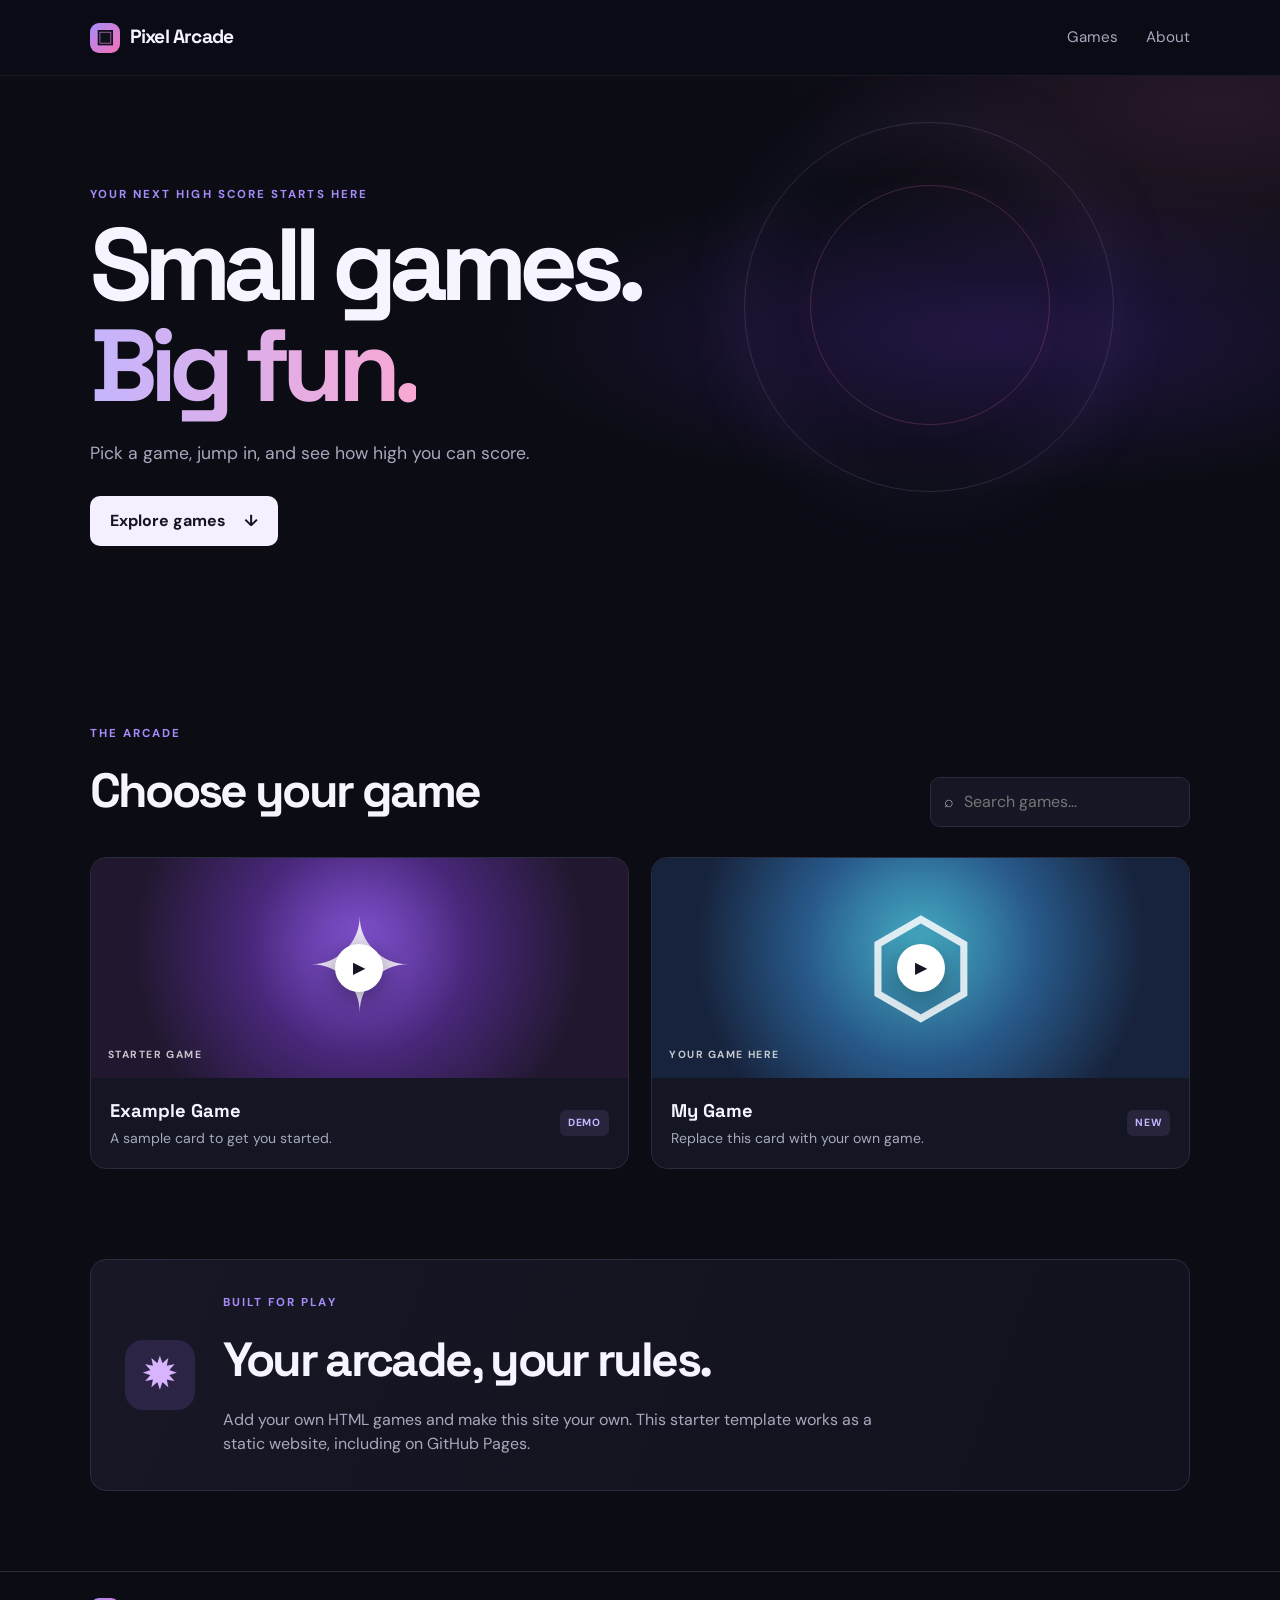
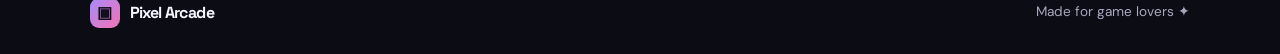
==== index.html @ 3e8f2f54 "Add files via upload" ====
<!DOCTYPE html>
<html lang="en">
<head>
  <meta charset="UTF-8">
  <meta name="viewport" content="width=device-width, initial-scale=1.0">
  <meta name="description" content="A home for fun browser games.">
  <title>Pixel Arcade</title>
  <link rel="stylesheet" href="styles.css">
</head>
<body>
  <header class="site-header">
    <a class="brand" href="index.html"><span class="brand-icon">▣</span> Pixel Arcade</a>
    <nav aria-label="Main navigation">
      <a href="#games">Games</a>
      <a href="#about">About</a>
    </nav>
  </header>

  <main>
    <section class="hero">
      <p class="eyebrow">YOUR NEXT HIGH SCORE STARTS HERE</p>
      <h1>Small games.<br><span>Big fun.</span></h1>
      <p class="hero-copy">Pick a game, jump in, and see how high you can score.</p>
      <a class="primary-button" href="#games">Explore games <span aria-hidden="true">↓</span></a>
      <div class="hero-orbit orbit-one"></div>
      <div class="hero-orbit orbit-two"></div>
    </section>

    <section class="games-section" id="games">
      <div class="section-heading">
        <div>
          <p class="eyebrow">THE ARCADE</p>
          <h2>Choose your game</h2>
        </div>
        <label class="search-wrap">
          <span class="sr-only">Search games</span>
          <span aria-hidden="true">⌕</span>
          <input id="game-search" type="search" placeholder="Search games..." autocomplete="off">
        </label>
      </div>

      <!-- Add more game cards by copying one .game-card article.
           Set its data-search value, title, description, and link. -->
      <div class="game-grid" id="game-grid">
        <article class="game-card" data-search="example starter demo">
          <a class="game-art art-purple" href="games/example-game/index.html" aria-label="Play Example Game">
            <span class="art-symbol" aria-hidden="true">✦</span>
            <span class="play-bubble" aria-hidden="true">▶</span>
            <span class="art-label">STARTER GAME</span>
          </a>
          <div class="card-info">
            <div><h3>Example Game</h3><p>A sample card to get you started.</p></div>
            <span class="game-tag">DEMO</span>
          </div>
        </article>

        <article class="game-card" data-search="your new game">
          <a class="game-art art-blue" href="games/my-game/index.html" aria-label="Play My Game">
            <span class="art-symbol" aria-hidden="true">⬡</span>
            <span class="play-bubble" aria-hidden="true">▶</span>
            <span class="art-label">YOUR GAME HERE</span>
          </a>
          <div class="card-info">
            <div><h3>My Game</h3><p>Replace this card with your own game.</p></div>
            <span class="game-tag">NEW</span>
          </div>
        </article>
      </div>
      <p class="no-results" id="no-results" hidden>No games match that search. Try another name.</p>
    </section>

    <section class="about-section" id="about">
      <div class="about-mark" aria-hidden="true">✹</div>
      <div><p class="eyebrow">BUILT FOR PLAY</p><h2>Your arcade, your rules.</h2>
      <p>Add your own HTML games and make this site your own. This starter template works as a static website, including on GitHub Pages.</p></div>
    </section>
  </main>

  <footer><a class="brand" href="index.html"><span class="brand-icon">▣</span> Pixel Arcade</a><span>Made for game lovers ✦</span></footer>
  <script src="script.js"></script>
</body>
</html>
---- styles.css ----
@import url('https://fonts.googleapis.com/css2?family=DM+Sans:wght@400;500;600;700&family=Space+Grotesk:wght@400;500;600;700&display=swap');

:root{--bg:#0b0c14;--panel:#141624;--text:#f6f5ff;--muted:#a7a8bd;--purple:#a78bfa;--pink:#f472b6;--line:#292b3e}
*{box-sizing:border-box}
html{scroll-behavior:smooth}
body{margin:0;background:var(--bg);color:var(--text);font-family:'DM Sans',sans-serif;line-height:1.5}
a{color:inherit;text-decoration:none}
.site-header{height:76px;display:flex;align-items:center;justify-content:space-between;padding:0 7%;border-bottom:1px solid rgba(255,255,255,.07);background:rgba(11,12,20,.9)}
.brand{display:inline-flex;align-items:center;gap:10px;font-family:'Space Grotesk',sans-serif;font-weight:700;font-size:1.2rem;letter-spacing:-.04em}
.brand-icon{display:grid;place-items:center;width:30px;height:30px;background:linear-gradient(135deg,var(--purple),var(--pink));border-radius:9px;color:#10101b}
nav{display:flex;gap:28px;color:var(--muted);font-size:.95rem}nav a:hover{color:white}
.hero{position:relative;overflow:hidden;padding:110px 7% 105px;background:radial-gradient(ellipse at 78% 45%,rgba(124,58,237,.22),transparent 35%),radial-gradient(ellipse at 95% 5%,rgba(244,114,182,.12),transparent 25%)}
.eyebrow{margin:0 0 12px;color:var(--purple);font-size:.72rem;font-weight:700;letter-spacing:.18em}
h1,h2,h3,p{margin-top:0}h1{position:relative;z-index:1;font-family:'Space Grotesk',sans-serif;font-size:clamp(3.4rem,8vw,6.8rem);line-height:.98;letter-spacing:-.075em;margin-bottom:24px}
h1 span{background:linear-gradient(90deg,#c4b5fd,#f9a8d4);color:transparent;background-clip:text}
.hero-copy{position:relative;z-index:1;color:var(--muted);font-size:1.1rem;max-width:440px;margin-bottom:30px}
.primary-button{position:relative;z-index:1;display:inline-flex;align-items:center;gap:18px;padding:13px 20px;border-radius:10px;background:#f4f0ff;color:#171323;font-weight:700;transition:transform .2s}
.primary-button:hover{transform:translateY(-3px)}
.hero-orbit{position:absolute;border:1px solid rgba(196,181,253,.17);border-radius:50%;pointer-events:none}
.orbit-one{width:370px;height:370px;right:13%;top:8%;box-shadow:0 0 80px rgba(167,139,250,.08),inset 0 0 70px rgba(167,139,250,.06)}
.orbit-two{width:240px;height:240px;right:18%;top:19%;border-color:rgba(244,114,182,.22)}
.games-section{padding:74px 7% 90px}
.section-heading{display:flex;align-items:end;justify-content:space-between;gap:24px;margin-bottom:30px}
h2{font-family:'Space Grotesk',sans-serif;font-size:clamp(2rem,4vw,3rem);letter-spacing:-.055em;margin-bottom:0}
.search-wrap{display:flex;align-items:center;gap:10px;background:#151725;border:1px solid var(--line);padding:0 13px;border-radius:10px;color:var(--muted);min-width:min(260px,100%)}
.search-wrap input{width:100%;padding:12px 0;background:transparent;border:0;outline:0;color:white;font:inherit}
.search-wrap:focus-within{border-color:var(--purple)}
.game-grid{display:grid;grid-template-columns:repeat(2,minmax(0,1fr));gap:22px}
.game-card{min-width:0;background:var(--panel);border:1px solid var(--line);border-radius:16px;overflow:hidden;transition:transform .2s,border-color .2s}
.game-card:hover{transform:translateY(-4px);border-color:#565071}
.game-art{position:relative;display:flex;align-items:center;justify-content:center;min-height:220px;overflow:hidden}
.art-purple{background:radial-gradient(circle at 50% 40%,#8856db 0,#482779 37%,#21182f 75%)}
.art-blue{background:radial-gradient(circle at 50% 40%,#48b4cc 0,#285a8b 38%,#17233c 75%)}
.art-symbol{font-size:8rem;line-height:1;color:rgba(255,255,255,.83);text-shadow:0 8px 50px rgba(0,0,0,.25);transition:transform .25s}
.game-card:hover .art-symbol{transform:scale(1.1) rotate(-7deg)}
.play-bubble{position:absolute;display:grid;place-items:center;width:48px;height:48px;border-radius:50%;background:#fff;color:#171323;box-shadow:0 5px 25px #0005}
.art-label{position:absolute;bottom:15px;left:17px;font-size:.65rem;font-weight:700;letter-spacing:.15em;color:#ffffffbd}
.card-info{display:flex;align-items:center;justify-content:space-between;gap:14px;padding:19px}
.card-info h3{font-family:'Space Grotesk',sans-serif;margin:0 0 4px;font-size:1.15rem}
.card-info p{margin:0;color:var(--muted);font-size:.88rem}
.game-tag{flex-shrink:0;padding:5px 8px;border-radius:6px;background:#27243b;color:#c4b5fd;font-size:.65rem;font-weight:700;letter-spacing:.08em}
.no-results{color:var(--muted);padding:25px 0}
.about-section{display:flex;align-items:center;gap:28px;margin:0 7% 80px;padding:34px;border:1px solid var(--line);border-radius:16px;background:linear-gradient(110deg,#171725,#11121d)}
.about-mark{flex-shrink:0;display:grid;place-items:center;width:70px;height:70px;border-radius:18px;background:#2c2445;color:#d8b4fe;font-size:2.8rem}
.about-section p:last-child{max-width:650px;color:var(--muted);margin:12px 0 0}
footer{display:flex;justify-content:space-between;align-items:center;padding:26px 7%;border-top:1px solid var(--line);color:var(--muted);font-size:.85rem}
footer .brand{color:var(--text);font-size:1rem}
.sr-only{position:absolute;width:1px;height:1px;padding:0;margin:-1px;overflow:hidden;clip:rect(0,0,0,0);white-space:nowrap;border:0}
@media(max-width:650px){.site-header{height:66px;padding:0 5%}nav{gap:16px}.hero{padding:82px 6%}.hero-orbit{right:-170px;opacity:.6}.games-section{padding:55px 6% 65px}.section-heading{align-items:stretch;flex-direction:column}.search-wrap{min-width:0}.game-grid{grid-template-columns:1fr}.game-art{min-height:190px}.about-section{margin:0 6% 55px;padding:24px;align-items:flex-start;flex-direction:column}footer{padding:24px 6%;gap:14px;flex-wrap:wrap}}
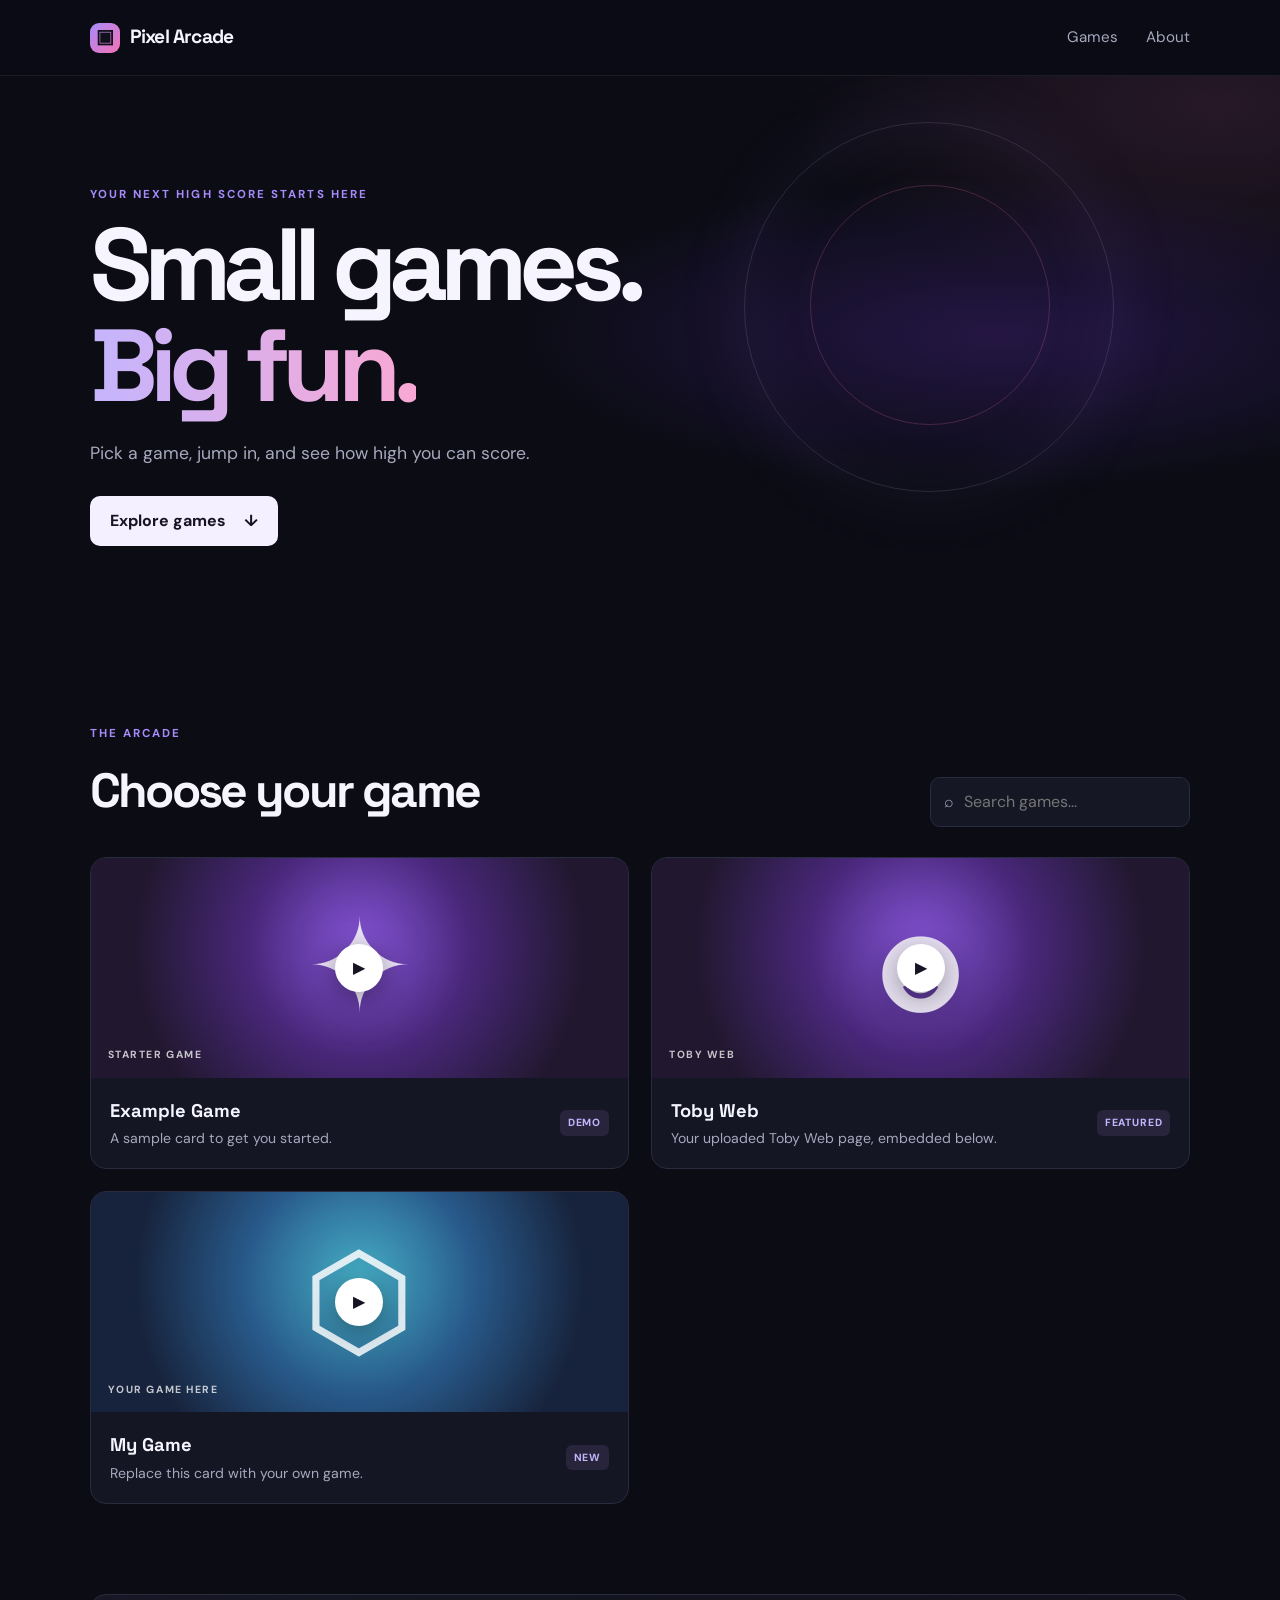
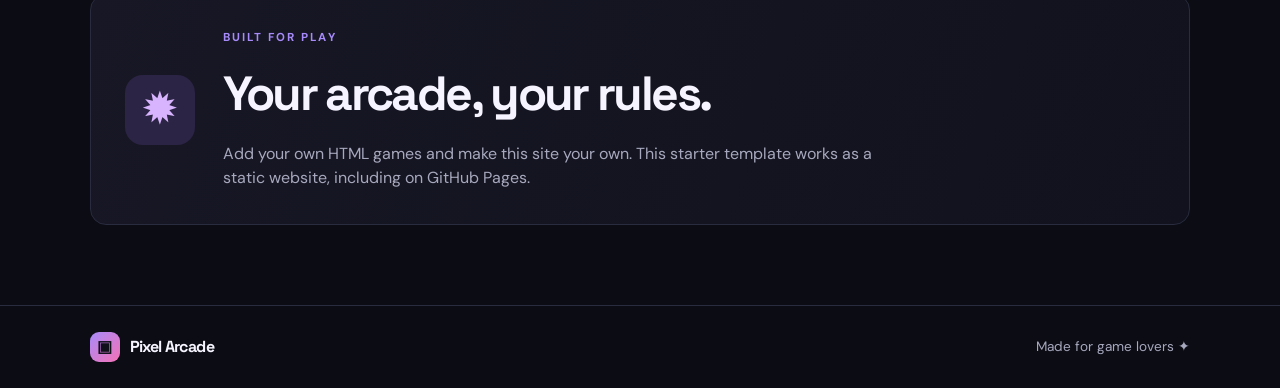
==== commit 6c13ec8e: "Add files via upload" ====
--- a/index.html
+++ b/index.html
@@ -54,6 +54,22 @@
           </div>
         </article>
 
+        <article class="game-card" data-search="toby web undertale deltarune">
+          <a class="game-art art-purple"
+             href="#game-player"
+             data-game-url="games/toby-web/index.html"
+             data-game-title="Toby Web"
+             aria-label="Play Toby Web">
+            <span class="art-symbol" aria-hidden="true">☻</span>
+            <span class="play-bubble" aria-hidden="true">▶</span>
+            <span class="art-label">TOBY WEB</span>
+          </a>
+          <div class="card-info">
+            <div><h3>Toby Web</h3><p>Your uploaded Toby Web page, embedded below.</p></div>
+            <span class="game-tag">FEATURED</span>
+          </div>
+        </article>
+
         <article class="game-card" data-search="your new game">
           <a class="game-art art-blue" href="games/my-game/index.html" aria-label="Play My Game">
             <span class="art-symbol" aria-hidden="true">⬡</span>
@@ -66,6 +82,20 @@
           </div>
         </article>
       </div>
+      <section class="game-player" id="game-player" hidden>
+        <div class="player-heading">
+          <div>
+            <p class="eyebrow">NOW PLAYING</p>
+            <h2 id="player-title">Choose a game</h2>
+          </div>
+          <button id="close-game" class="close-game" type="button">✕ Close game</button>
+        </div>
+        <div class="game-screen">
+          <iframe id="game-frame" title="Browser game" src="about:blank"
+            allow="fullscreen; autoplay" allowfullscreen loading="lazy"></iframe>
+        </div>
+      </section>
+
       <p class="no-results" id="no-results" hidden>No games match that search. Try another name.</p>
     </section>
 
--- a/styles.css
+++ b/styles.css
@@ -47,3 +47,53 @@
 footer .brand{color:var(--text);font-size:1rem}
 .sr-only{position:absolute;width:1px;height:1px;padding:0;margin:-1px;overflow:hidden;clip:rect(0,0,0,0);white-space:nowrap;border:0}
 @media(max-width:650px){.site-header{height:66px;padding:0 5%}nav{gap:16px}.hero{padding:82px 6%}.hero-orbit{right:-170px;opacity:.6}.games-section{padding:55px 6% 65px}.section-heading{align-items:stretch;flex-direction:column}.search-wrap{min-width:0}.game-grid{grid-template-columns:1fr}.game-art{min-height:190px}.about-section{margin:0 6% 55px;padding:24px;align-items:flex-start;flex-direction:column}footer{padding:24px 6%;gap:14px;flex-wrap:wrap}}
+
+
+/* Embedded game player */
+.game-player {
+  margin: 0 7% 80px;
+  padding: 26px;
+  border: 1px solid var(--line);
+  border-radius: 16px;
+  background: var(--panel);
+  scroll-margin-top: 20px;
+}
+.game-player[hidden] { display: none; }
+.player-heading {
+  display: flex;
+  justify-content: space-between;
+  align-items: center;
+  gap: 16px;
+  margin-bottom: 22px;
+}
+.player-heading h2 { font-size: clamp(1.6rem, 4vw, 2.5rem); }
+.close-game {
+  padding: 10px 14px;
+  border: 1px solid #39364d;
+  border-radius: 9px;
+  background: #242237;
+  color: white;
+  font: inherit;
+  cursor: pointer;
+}
+.close-game:hover { background: #39304f; }
+.game-screen {
+  width: 100%;
+  height: min(75vh, 760px);
+  min-height: 360px;
+  overflow: hidden;
+  border-radius: 12px;
+  background: #080910;
+}
+.game-screen iframe {
+  display: block;
+  width: 100%;
+  height: 100%;
+  border: 0;
+  background: #080910;
+}
+@media (max-width: 650px) {
+  .game-player { margin: 0 6% 55px; padding: 16px; }
+  .player-heading { align-items: flex-start; flex-direction: column; }
+  .game-screen { height: 70vh; min-height: 320px; }
+}
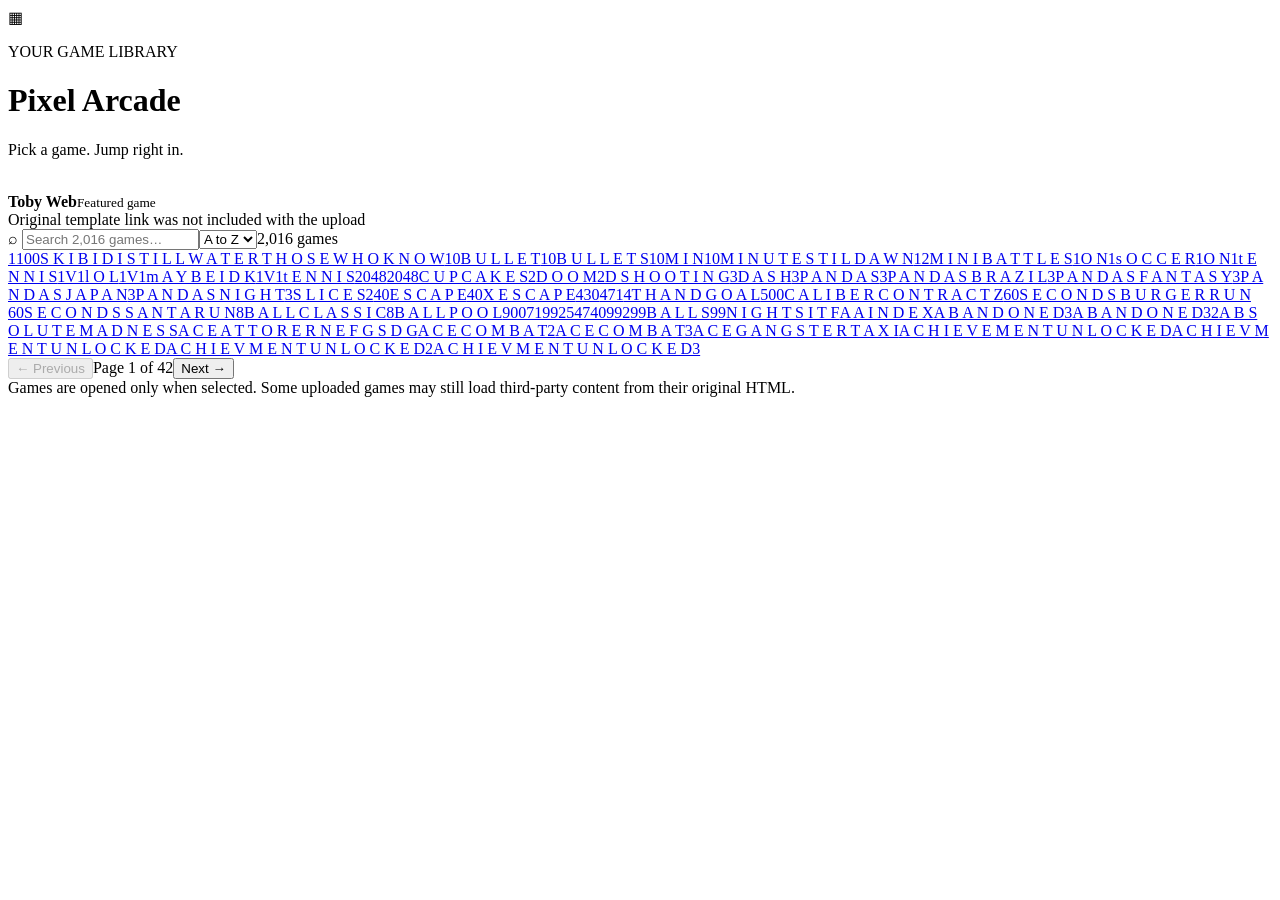
==== commit 3b7459c0: "Rename index[1].html to index.html" ====
--- a/index.html
+++ b/index.html
@@ -1,112 +1 @@
-<!DOCTYPE html>
-<html lang="en">
-<head>
-  <meta charset="UTF-8">
-  <meta name="viewport" content="width=device-width, initial-scale=1.0">
-  <meta name="description" content="A home for fun browser games.">
-  <title>Pixel Arcade</title>
-  <link rel="stylesheet" href="styles.css">
-</head>
-<body>
-  <header class="site-header">
-    <a class="brand" href="index.html"><span class="brand-icon">▣</span> Pixel Arcade</a>
-    <nav aria-label="Main navigation">
-      <a href="#games">Games</a>
-      <a href="#about">About</a>
-    </nav>
-  </header>
-
-  <main>
-    <section class="hero">
-      <p class="eyebrow">YOUR NEXT HIGH SCORE STARTS HERE</p>
-      <h1>Small games.<br><span>Big fun.</span></h1>
-      <p class="hero-copy">Pick a game, jump in, and see how high you can score.</p>
-      <a class="primary-button" href="#games">Explore games <span aria-hidden="true">↓</span></a>
-      <div class="hero-orbit orbit-one"></div>
-      <div class="hero-orbit orbit-two"></div>
-    </section>
-
-    <section class="games-section" id="games">
-      <div class="section-heading">
-        <div>
-          <p class="eyebrow">THE ARCADE</p>
-          <h2>Choose your game</h2>
-        </div>
-        <label class="search-wrap">
-          <span class="sr-only">Search games</span>
-          <span aria-hidden="true">⌕</span>
-          <input id="game-search" type="search" placeholder="Search games..." autocomplete="off">
-        </label>
-      </div>
-
-      <!-- Add more game cards by copying one .game-card article.
-           Set its data-search value, title, description, and link. -->
-      <div class="game-grid" id="game-grid">
-        <article class="game-card" data-search="example starter demo">
-          <a class="game-art art-purple" href="games/example-game/index.html" aria-label="Play Example Game">
-            <span class="art-symbol" aria-hidden="true">✦</span>
-            <span class="play-bubble" aria-hidden="true">▶</span>
-            <span class="art-label">STARTER GAME</span>
-          </a>
-          <div class="card-info">
-            <div><h3>Example Game</h3><p>A sample card to get you started.</p></div>
-            <span class="game-tag">DEMO</span>
-          </div>
-        </article>
-
-        <article class="game-card" data-search="toby web undertale deltarune">
-          <a class="game-art art-purple"
-             href="#game-player"
-             data-game-url="games/toby-web/index.html"
-             data-game-title="Toby Web"
-             aria-label="Play Toby Web">
-            <span class="art-symbol" aria-hidden="true">☻</span>
-            <span class="play-bubble" aria-hidden="true">▶</span>
-            <span class="art-label">TOBY WEB</span>
-          </a>
-          <div class="card-info">
-            <div><h3>Toby Web</h3><p>Your uploaded Toby Web page, embedded below.</p></div>
-            <span class="game-tag">FEATURED</span>
-          </div>
-        </article>
-
-        <article class="game-card" data-search="your new game">
-          <a class="game-art art-blue" href="games/my-game/index.html" aria-label="Play My Game">
-            <span class="art-symbol" aria-hidden="true">⬡</span>
-            <span class="play-bubble" aria-hidden="true">▶</span>
-            <span class="art-label">YOUR GAME HERE</span>
-          </a>
-          <div class="card-info">
-            <div><h3>My Game</h3><p>Replace this card with your own game.</p></div>
-            <span class="game-tag">NEW</span>
-          </div>
-        </article>
-      </div>
-      <section class="game-player" id="game-player" hidden>
-        <div class="player-heading">
-          <div>
-            <p class="eyebrow">NOW PLAYING</p>
-            <h2 id="player-title">Choose a game</h2>
-          </div>
-          <button id="close-game" class="close-game" type="button">✕ Close game</button>
-        </div>
-        <div class="game-screen">
-          <iframe id="game-frame" title="Browser game" src="about:blank"
-            allow="fullscreen; autoplay" allowfullscreen loading="lazy"></iframe>
-        </div>
-      </section>
-
-      <p class="no-results" id="no-results" hidden>No games match that search. Try another name.</p>
-    </section>
-
-    <section class="about-section" id="about">
-      <div class="about-mark" aria-hidden="true">✹</div>
-      <div><p class="eyebrow">BUILT FOR PLAY</p><h2>Your arcade, your rules.</h2>
-      <p>Add your own HTML games and make this site your own. This starter template works as a static website, including on GitHub Pages.</p></div>
-    </section>
-  </main>
-
-  <footer><a class="brand" href="index.html"><span class="brand-icon">▣</span> Pixel Arcade</a><span>Made for game lovers ✦</span></footer>
-  <script src="script.js"></script>
-</body>
-</html>
+<!doctype html><html lang="en"><head><meta charset="utf-8"><meta name="viewport" content="width=device-width,initial-scale=1"><meta name="theme-color" content="#090b14"><title>Pixel Arcade</title><link rel="stylesheet" href="style.css"></head><body><header class="hero"><div class="brand"><span class="pixel">▦</span><div><p class="eyebrow">YOUR GAME LIBRARY</p><h1>Pixel Arcade</h1></div></div><p class="tagline">Pick a game. Jump right in.</p><div class="feature"><img src="placeholder.svg" alt=""><div><strong>Toby Web</strong><small>Featured game</small></div><span class="feature-note">Original template link was not included with the upload</span></div></header><main><section class="toolbar"><label class="search">⌕ <input id="search" type="search" placeholder="Search 2,016 games…" autocomplete="off"></label><select id="sort" aria-label="Sort games"><option value="az">A to Z</option><option value="za">Z to A</option></select><span id="count"></span></section><section id="grid" class="grid" aria-live="polite"></section><nav class="pages" aria-label="Game pages"><button id="prev">← Previous</button><span id="page"></span><button id="next">Next →</button></nav></main><footer>Games are opened only when selected. Some uploaded games may still load third-party content from their original HTML.</footer><script src="app.js" defer></script></body></html>
